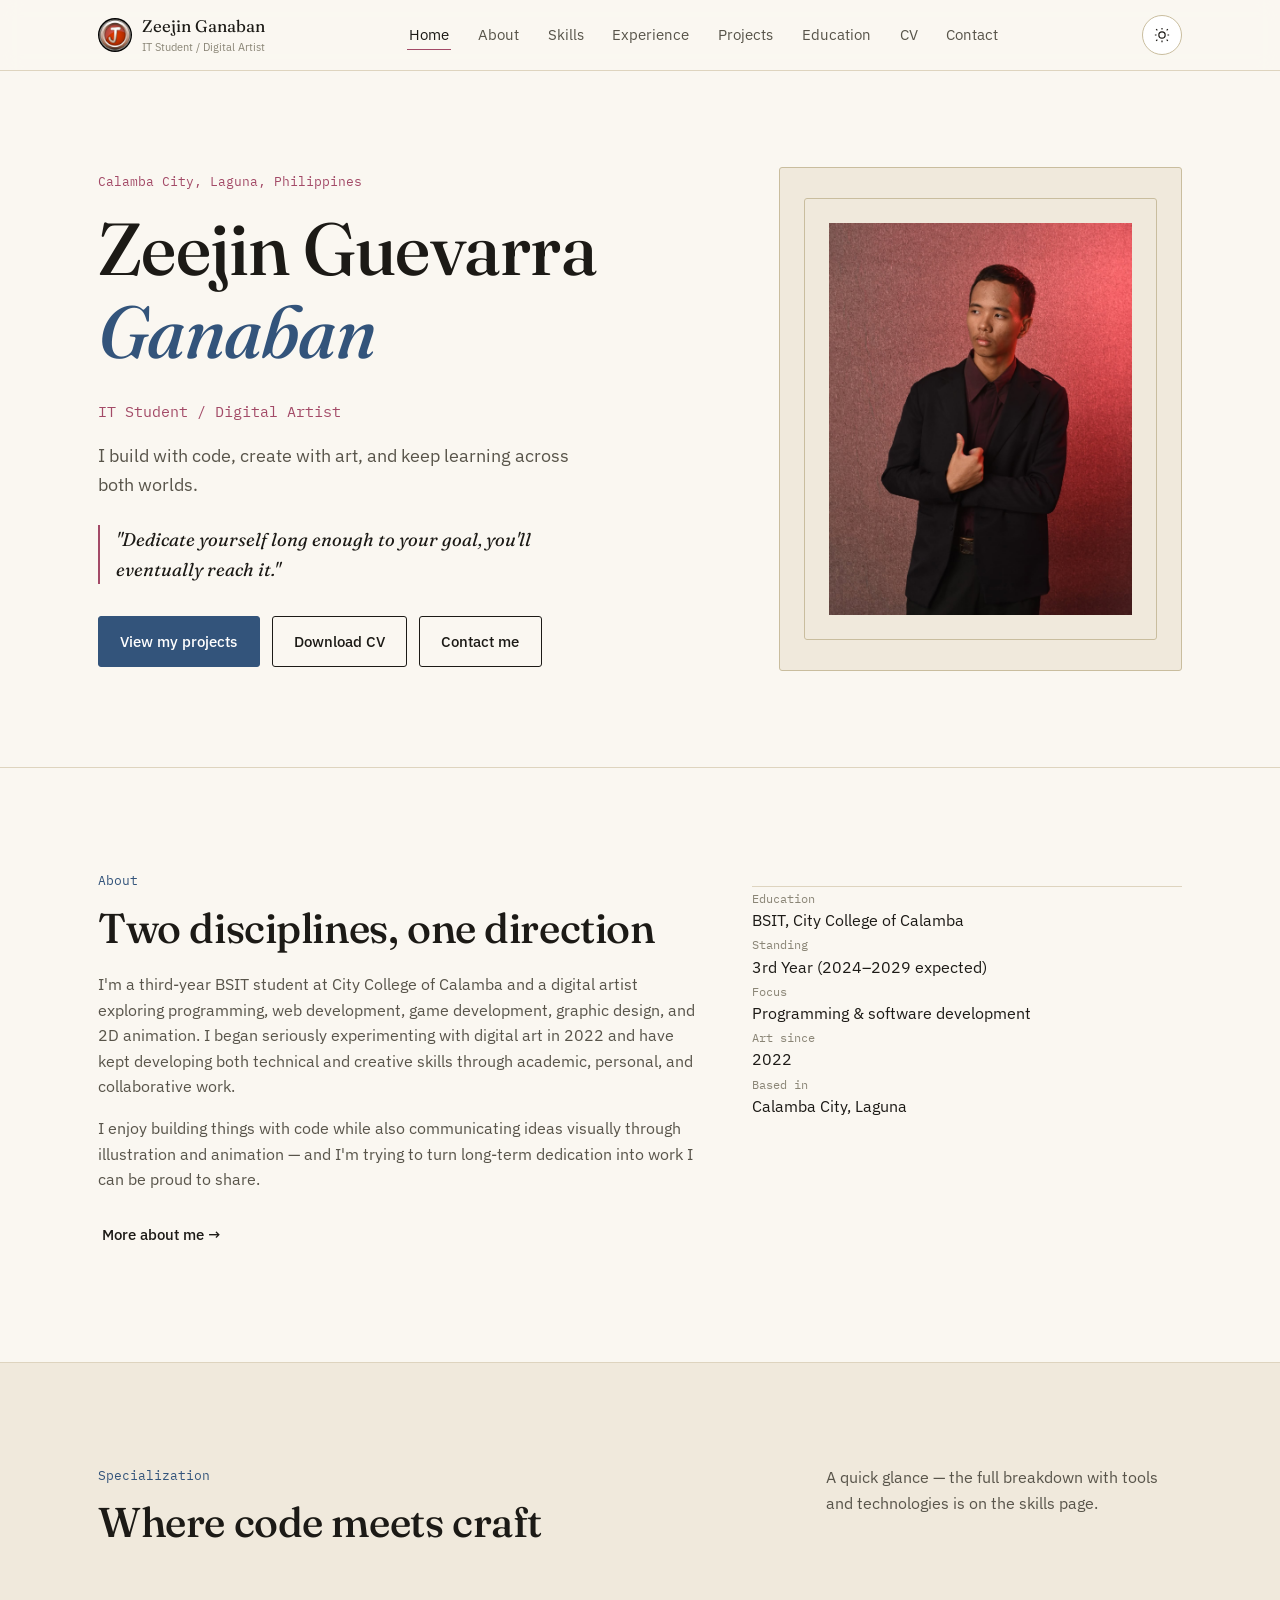
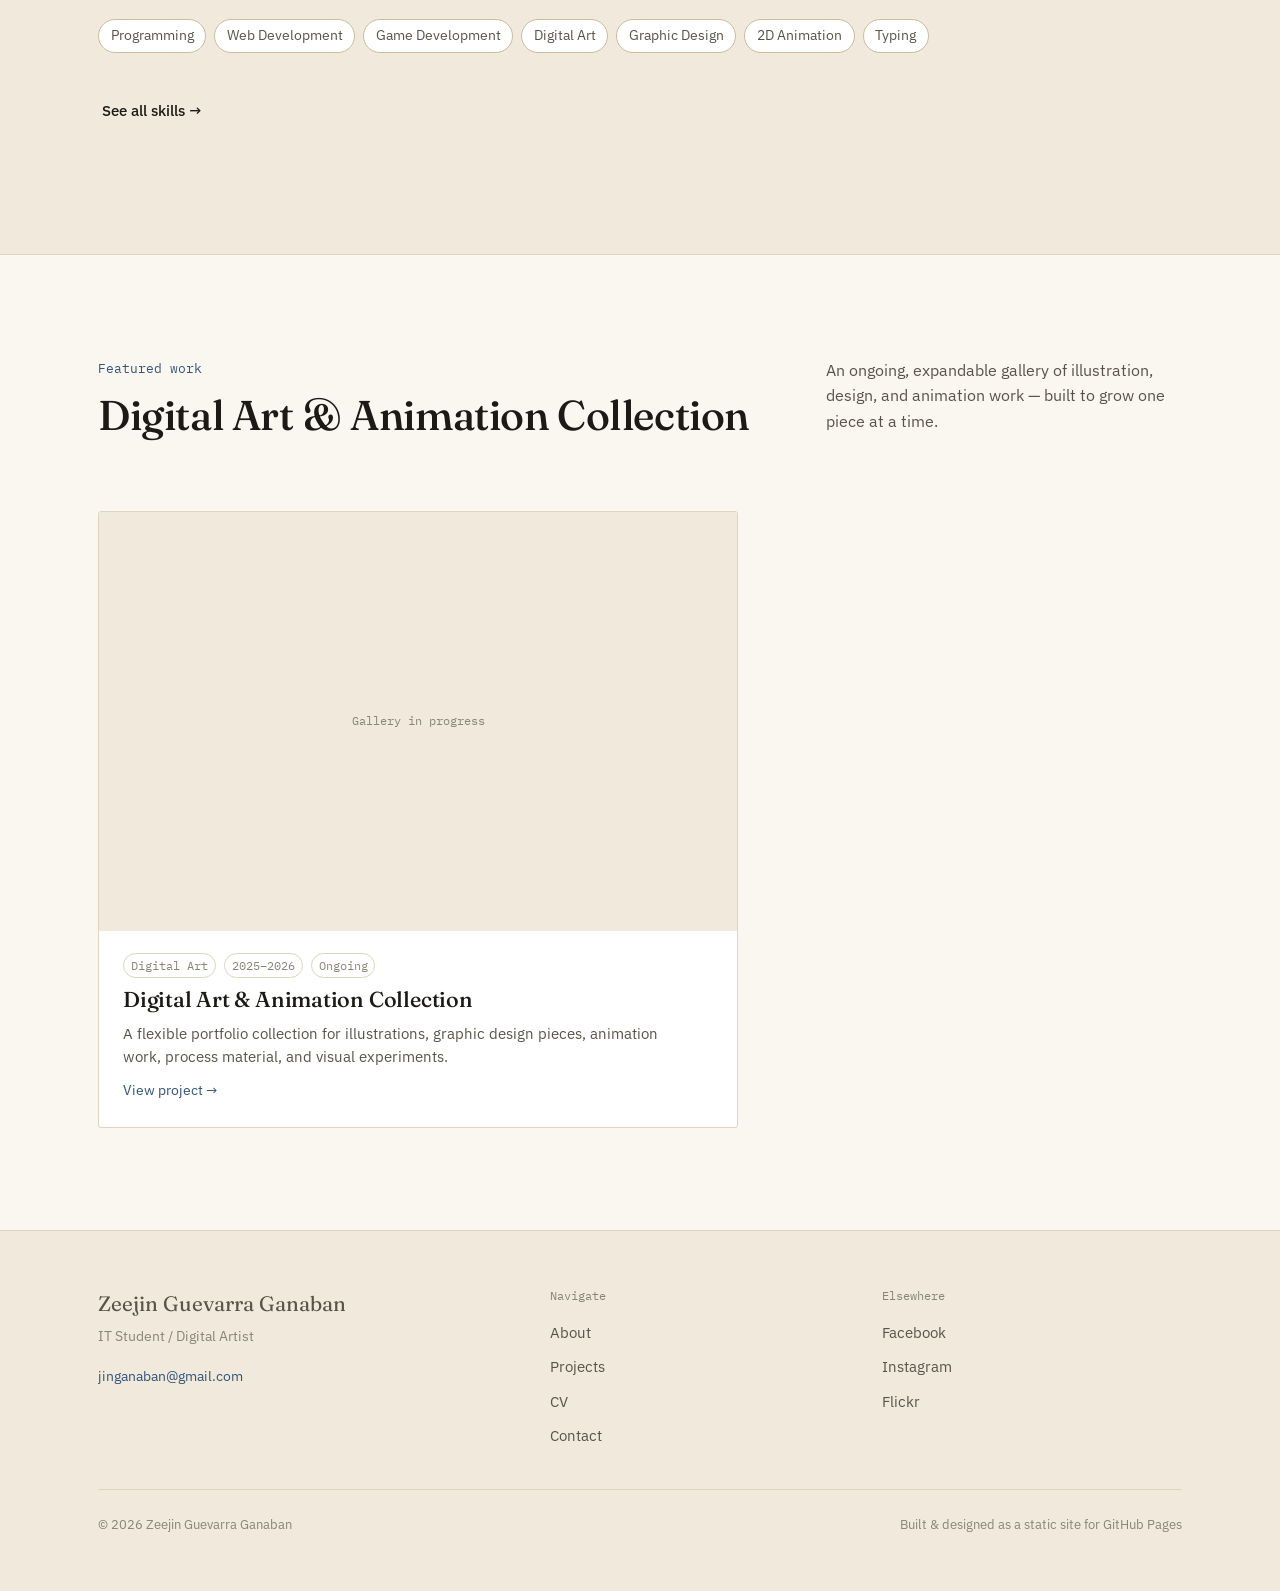
==== index.html @ 4cda6556 "Add files via upload" ====
<!DOCTYPE html>
<html lang="en">
<head>
<meta charset="UTF-8">
<meta name="viewport" content="width=device-width, initial-scale=1, viewport-fit=cover">
<title>Zeejin Ganaban | IT Student / Digital Artist</title>
<meta name="description" content="Portfolio of Zeejin Guevarra Ganaban — a BSIT student in Calamba City, Laguna building software and creating digital art and animation.">
<link rel="canonical" href="https://REPLACE-WITH-USERNAME.github.io/REPLACE-WITH-REPO/">
<meta property="og:type" content="website">
<meta property="og:title" content="Zeejin Ganaban | IT Student / Digital Artist">
<meta property="og:description" content="Portfolio of Zeejin Guevarra Ganaban — programming, web development, and digital art & animation.">
<meta property="og:image" content="assets/images/J.jpg">
<meta property="og:url" content="https://REPLACE-WITH-USERNAME.github.io/REPLACE-WITH-REPO/">
<meta name="twitter:card" content="summary">
<link rel="icon" href="assets/images/J.jpg">
<link rel="stylesheet" href="assets/css/style.css">
</head>
<body>
<a class="skip-link" href="#main">Skip to content</a>

<header class="site-header">
  <div class="wrap header-row">
    <a class="brand" href="index.html">
      <span class="brand-mark"><img src="assets/images/J.jpg" alt="" width="34" height="34"></span>
      <span>
        <span class="brand-name">Zeejin Ganaban</span>
        <span class="brand-role">IT Student / Digital Artist</span>
      </span>
    </a>
    <nav aria-label="Primary">
      <ul class="nav-list">
        <li><a href="index.html" aria-current="page">Home</a></li>
        <li><a href="about/index.html">About</a></li>
        <li><a href="skills/index.html">Skills</a></li>
        <li><a href="experience/index.html">Experience</a></li>
        <li><a href="projects/index.html">Projects</a></li>
        <li><a href="education/index.html">Education</a></li>
        <li><a href="cv/index.html">CV</a></li>
        <li><a href="contact/index.html">Contact</a></li>
      </ul>
    </nav>
    <div class="header-tools">
      <button class="theme-toggle" data-theme-toggle type="button" aria-pressed="false" aria-label="Toggle dark mode">
        <svg class="icon-sun" viewBox="0 0 24 24" fill="none" stroke="currentColor" stroke-width="1.6"><circle cx="12" cy="12" r="4.2"/><path d="M12 2.5v2.2M12 19.3v2.2M4.2 4.2l1.6 1.6M18.2 18.2l1.6 1.6M2.5 12h2.2M19.3 12h2.2M4.2 19.8l1.6-1.6M18.2 5.8l1.6-1.6"/></svg>
        <svg class="icon-moon" viewBox="0 0 24 24" fill="none" stroke="currentColor" stroke-width="1.6"><path d="M20 14.2A8.2 8.2 0 1 1 9.8 4a6.6 6.6 0 0 0 10.2 10.2Z"/></svg>
      </button>
      <button class="nav-toggle" data-nav-toggle type="button" aria-expanded="false" aria-controls="mobile-nav" aria-label="Toggle menu"><span class="visually-hidden">Menu</span></button>
    </div>
  </div>
  <nav class="mobile-nav" id="mobile-nav" data-mobile-nav aria-label="Mobile">
    <ul>
      <li><a href="index.html" aria-current="page">Home</a></li>
      <li><a href="about/index.html">About</a></li>
      <li><a href="skills/index.html">Skills</a></li>
      <li><a href="experience/index.html">Experience</a></li>
      <li><a href="projects/index.html">Projects</a></li>
      <li><a href="education/index.html">Education</a></li>
      <li><a href="cv/index.html">CV</a></li>
      <li><a href="contact/index.html">Contact</a></li>
    </ul>
  </nav>
</header>

<main id="main">

  <section class="wrap hero">
    <div>
      <p class="hero-eyebrow">Calamba City, Laguna, Philippines</p>
      <h1 class="hero-title">Zeejin Guevarra <em>Ganaban</em></h1>
      <p class="hero-role">IT Student / Digital Artist</p>
      <p class="hero-lede">I build with code, create with art, and keep learning across both worlds.</p>
      <p class="hero-tagline">"Dedicate yourself long enough to your goal, you'll eventually reach it."</p>
      <div class="btn-row">
        <a class="btn btn-primary" href="projects/index.html">View my projects</a>
        <a class="btn" href="assets/cv/Zeejin_Ganaban_CV.pdf" target="_blank" rel="noopener">Download CV</a>
        <a class="btn" href="contact/index.html">Contact me</a>
      </div>
    </div>
    <div class="hero-photo">
      <div class="hero-photo">
     <img src="assets/images/profile.jpg" alt="Zeejin Guevarra Ganaban" style="width:100%;height:100%;object-fit:cover;">
   </div>
    </div>
  </section>

  <section class="section" data-reveal>
    <div class="wrap about-grid">
      <div>
        <p class="section-kicker">About</p>
        <h2 class="section-title">Two disciplines, one direction</h2>
        <p class="text-max">I'm a third-year BSIT student at City College of Calamba and a digital artist exploring programming, web development, game development, graphic design, and 2D animation. I began seriously experimenting with digital art in 2022 and have kept developing both technical and creative skills through academic, personal, and collaborative work.</p>
        <p class="text-max">I enjoy building things with code while also communicating ideas visually through illustration and animation — and I'm trying to turn long-term dedication into work I can be proud to share.</p>
        <a class="btn btn-quiet" href="about/index.html">More about me →</a>
      </div>
      <dl class="fact-list">
        <div><dt>Education</dt><dd>BSIT, City College of Calamba</dd></div>
        <div><dt>Standing</dt><dd>3rd Year (2024–2029 expected)</dd></div>
        <div><dt>Focus</dt><dd>Programming &amp; software development</dd></div>
        <div><dt>Art since</dt><dd>2022</dd></div>
        <div><dt>Based in</dt><dd>Calamba City, Laguna</dd></div>
      </dl>
    </div>
  </section>

  <section class="section section--alt" data-reveal>
    <div class="wrap">
      <div class="section-head">
        <div>
          <p class="section-kicker">Specialization</p>
          <h2 class="section-title">Where code meets craft</h2>
        </div>
        <p class="section-desc">A quick glance — the full breakdown with tools and technologies is on the skills page.</p>
      </div>
      <ul class="tag-list">
        <li class="tag">Programming</li>
        <li class="tag">Web Development</li>
        <li class="tag">Game Development</li>
        <li class="tag">Digital Art</li>
        <li class="tag">Graphic Design</li>
        <li class="tag">2D Animation</li>
        <li class="tag">Typing</li>
      </ul>
      <p style="margin-top:2rem;"><a class="btn btn-quiet" href="skills/index.html">See all skills →</a></p>
    </div>
  </section>

  <section class="section" data-reveal>
    <div class="wrap">
      <div class="section-head">
        <div>
          <p class="section-kicker">Featured work</p>
          <h2 class="section-title">Digital Art &amp; Animation Collection</h2>
        </div>
        <p class="section-desc">An ongoing, expandable gallery of illustration, design, and animation work — built to grow one piece at a time.</p>
      </div>
      <a class="project-card" href="projects/project.html?slug=digital-art-animation-collection" style="max-width:640px;">
        <div class="project-card-img is-placeholder">Gallery in progress</div>
        <div class="project-card-body">
          <div class="project-card-meta"><span>Digital Art</span><span>2025–2026</span><span>Ongoing</span></div>
          <h3>Digital Art &amp; Animation Collection</h3>
          <p>A flexible portfolio collection for illustrations, graphic design pieces, animation work, process material, and visual experiments.</p>
          <span class="project-card-cta">View project →</span>
        </div>
      </a>
    </div>
  </section>

</main>

<footer class="site-footer">
  <div class="wrap">
    <div class="footer-grid">
      <div>
        <p class="footer-brand">Zeejin Guevarra Ganaban</p>
        <p class="footer-role">IT Student / Digital Artist</p>
        <p style="font-size:.9rem;"><a href="mailto:jinganaban@gmail.com" style="color:var(--blue);text-decoration:none;">jinganaban@gmail.com</a></p>
      </div>
      <div>
        <p class="footer-heading">Navigate</p>
        <ul class="footer-links">
          <li><a href="about/index.html">About</a></li>
          <li><a href="projects/index.html">Projects</a></li>
          <li><a href="cv/index.html">CV</a></li>
          <li><a href="contact/index.html">Contact</a></li>
        </ul>
      </div>
      <div>
        <p class="footer-heading">Elsewhere</p>
        <ul class="footer-links">
          <li><a href="https://www.facebook.com/ZeejinGanaban/" target="_blank" rel="noopener">Facebook</a></li>
          <li><a href="https://www.instagram.com/_demobnector_/" target="_blank" rel="noopener">Instagram</a></li>
          <li><a href="https://www.flickr.com/photos/demobnector/" target="_blank" rel="noopener">Flickr</a></li>
        </ul>
      </div>
    </div>
    <div class="footer-bottom">
      <span>© <span data-year>2026</span> Zeejin Guevarra Ganaban</span>
      <span>Built &amp; designed as a static site for GitHub Pages</span>
    </div>
  </div>
</footer>

<script src="assets/js/app.js"></script>
</body>
</html>
---- assets/css/style.css ----
/* ==========================================================================
   Zeejin Ganaban — Portfolio
   Design system: warm editorial studio, code + art duality
   Display: Fraunces (artistic, expressive optical sizing)
   Body/UI:  IBM Plex Sans (technical, humanist)
   ========================================================================== */

@import url('https://fonts.googleapis.com/css2?family=Fraunces:opsz,wght,ital@9..144,300..700,0..1&family=IBM+Plex+Sans:wght@400;500;600&family=IBM+Plex+Mono:wght@400;500&display=swap');

:root {
  --bg: #FAF7F1;
  --bg-alt: #F0E9DC;
  --surface: #FFFFFF;
  --ink: #1C1A16;
  --ink-soft: #58544A;
  --ink-faint: #8A8576;
  --line: #DED4BF;
  --line-strong: #C9BD9E;
  --blue: #33547B;
  --blue-soft: #E4EBF1;
  --pink: #A34A67;
  --pink-soft: #F3E4E9;
  --focus: #33547B;

  --font-display: 'Fraunces', 'Iowan Old Style', Georgia, serif;
  --font-body: 'IBM Plex Sans', -apple-system, BlinkMacSystemFont, sans-serif;
  --font-mono: 'IBM Plex Mono', 'SFMono-Regular', Menlo, monospace;

  --content-width: 1180px;
  --radius: 3px;

  color-scheme: light;
}

:root[data-theme="dark"] {
  --bg: #16150F;
  --bg-alt: #1D1C15;
  --surface: #201F19;
  --ink: #F2EEE2;
  --ink-soft: #C1BBA9;
  --ink-faint: #8A8576;
  --line: #38352A;
  --line-strong: #4A4737;
  --blue: #8DAFD4;
  --blue-soft: #24303E;
  --pink: #D993AA;
  --pink-soft: #362027;
  --focus: #8DAFD4;
  color-scheme: dark;
}

@media (prefers-color-scheme: dark) {
  :root:not([data-theme="light"]) {
    --bg: #16150F;
    --bg-alt: #1D1C15;
    --surface: #201F19;
    --ink: #F2EEE2;
    --ink-soft: #C1BBA9;
    --ink-faint: #8A8576;
    --line: #38352A;
    --line-strong: #4A4737;
    --blue: #8DAFD4;
    --blue-soft: #24303E;
    --pink: #D993AA;
    --pink-soft: #362027;
    --focus: #8DAFD4;
    color-scheme: dark;
  }
}

/* ---------- Reset ---------- */
*, *::before, *::after { box-sizing: border-box; }
html {
  scroll-behavior: smooth;
  -webkit-text-size-adjust: 100%;
}
@media (prefers-reduced-motion: reduce) {
  html { scroll-behavior: auto; }
  *, *::before, *::after {
    animation-duration: 0.01ms !important;
    animation-iteration-count: 1 !important;
    transition-duration: 0.01ms !important;
    scroll-behavior: auto !important;
  }
}
body {
  margin: 0;
  background: var(--bg);
  color: var(--ink);
  font-family: var(--font-body);
  font-size: 16px;
  line-height: 1.6;
  -webkit-font-smoothing: antialiased;
  transition: background-color .25s ease, color .25s ease;
}
img { max-width: 100%; display: block; }
a { color: inherit; }
h1, h2, h3, h4 {
  font-family: var(--font-display);
  font-weight: 500;
  line-height: 1.12;
  margin: 0 0 .5em;
  letter-spacing: -0.01em;
}
p { margin: 0 0 1em; max-width: 62ch; color: var(--ink-soft); }
ul { margin: 0; padding: 0; }
button { font-family: inherit; }

:focus-visible {
  outline: 2px solid var(--focus);
  outline-offset: 3px;
  border-radius: 2px;
}

.visually-hidden {
  position: absolute; width: 1px; height: 1px;
  overflow: hidden; clip: rect(0 0 0 0); white-space: nowrap;
}

.skip-link {
  position: absolute; left: -9999px; top: 0;
  background: var(--ink); color: var(--bg);
  padding: .8em 1.2em; z-index: 200; font-size: .9rem;
}
.skip-link:focus { left: 1rem; top: 1rem; }

/* ---------- Layout helpers ---------- */
.wrap {
  max-width: var(--content-width);
  margin-inline: auto;
  padding-inline: clamp(1.25rem, 4vw, 3rem);
}
.section {
  padding-block: clamp(3.5rem, 8vw, 6.5rem);
  border-top: 1px solid var(--line);
}
.section--tight { padding-block: clamp(2.5rem, 5vw, 4rem); }
.section--alt { background: var(--bg-alt); }
.section-head {
  display: grid;
  grid-template-columns: minmax(0,1fr);
  gap: 1rem;
  margin-bottom: clamp(2rem, 5vw, 3.25rem);
  align-items: end;
}
@media (min-width: 780px) {
  .section-head { grid-template-columns: 2fr 1fr; }
}
.section-num {
  font-family: var(--font-mono);
  font-size: .78rem;
  color: var(--ink-faint);
  letter-spacing: .04em;
}
.section-title { font-size: clamp(1.8rem, 3.4vw, 2.6rem); }
.section-kicker {
  font-family: var(--font-mono);
  font-size: .82rem;
  color: var(--blue);
}
.section-desc { align-self: start; margin: 0; color: var(--ink-soft); }

/* ---------- Buttons ---------- */
.btn {
  display: inline-flex;
  align-items: center;
  gap: .5em;
  padding: .8em 1.4em;
  border: 1px solid var(--ink);
  border-radius: var(--radius);
  font-size: .95rem;
  font-weight: 500;
  text-decoration: none;
  background: transparent;
  color: var(--ink);
  cursor: pointer;
  transition: background-color .18s ease, color .18s ease, border-color .18s ease, transform .18s ease;
}
.btn:hover { background: var(--ink); color: var(--bg); }
.btn:active { transform: translateY(1px); }
.btn-primary { background: var(--blue); border-color: var(--blue); color: #fff; }
.btn-primary:hover { background: var(--ink); border-color: var(--ink); color: #fff; }
.btn-quiet { border-color: transparent; padding-inline: .2em; }
.btn-quiet:hover { background: transparent; color: var(--blue); }
.btn-row { display: flex; flex-wrap: wrap; gap: .75rem; }

/* ---------- Header / Nav ---------- */
.site-header {
  position: sticky; top: 0; z-index: 100;
  background: color-mix(in srgb, var(--bg) 88%, transparent);
  backdrop-filter: blur(10px);
  border-bottom: 1px solid var(--line);
  padding-top: env(safe-area-inset-top, 0px);
}
.header-row {
  display: flex; align-items: center; justify-content: space-between;
  padding-block: .85rem;
}
.brand { display: flex; align-items: center; gap: .65rem; text-decoration: none; color: var(--ink); }
.brand-mark {
  width: 34px; height: 34px; border-radius: 50%;
  overflow: hidden; flex-shrink: 0;
}
.brand-mark img { width: 100%; height: 100%; object-fit: cover; }
.brand-name { font-family: var(--font-display); font-size: 1.05rem; line-height: 1.1; }
.brand-role { display: block; font-family: var(--font-body); font-size: .68rem; color: var(--ink-faint); }

.nav-list {
  display: none;
  list-style: none;
  gap: clamp(1rem, 2vw, 1.9rem);
  align-items: center;
}
.nav-list a {
  text-decoration: none;
  font-size: .92rem;
  color: var(--ink-soft);
  padding: .3rem .1rem;
  border-bottom: 1px solid transparent;
  transition: color .15s ease, border-color .15s ease;
}
.nav-list a:hover, .nav-list a[aria-current="page"] {
  color: var(--ink);
  border-color: var(--pink);
}
@media (min-width: 900px) { .nav-list { display: flex; } }

.header-tools { display: flex; align-items: center; gap: .6rem; }

.theme-toggle {
  width: 40px; height: 40px;
  border: 1px solid var(--line-strong);
  border-radius: 50%;
  background: var(--surface);
  color: var(--ink);
  display: inline-flex; align-items: center; justify-content: center;
  cursor: pointer;
}
.theme-toggle svg { width: 18px; height: 18px; }
.theme-toggle .icon-moon { display: none; }
:root[data-theme="dark"] .theme-toggle .icon-sun { display: none; }
:root[data-theme="dark"] .theme-toggle .icon-moon { display: block; }

.nav-toggle {
  width: 40px; height: 40px;
  border: 1px solid var(--line-strong);
  border-radius: var(--radius);
  background: var(--surface);
  display: inline-flex; align-items: center; justify-content: center;
  cursor: pointer;
}
.nav-toggle span, .nav-toggle::before, .nav-toggle::after {
  content: ""; display: block; width: 18px; height: 1.5px; background: var(--ink);
  position: relative;
}
.nav-toggle::before { margin-bottom: 5px; }
.nav-toggle::after { margin-top: 5px; }
@media (min-width: 900px) { .nav-toggle { display: none; } }

.mobile-nav {
  display: none;
  border-top: 1px solid var(--line);
  background: var(--bg);
}
.mobile-nav.is-open { display: block; }
.mobile-nav ul { list-style: none; padding: .5rem clamp(1.25rem,4vw,3rem) 1.25rem; }
.mobile-nav a {
  display: block; padding: .7rem 0; text-decoration: none;
  color: var(--ink-soft); border-bottom: 1px solid var(--line);
  font-size: 1rem;
}
.mobile-nav a[aria-current="page"] { color: var(--blue); }
@media (min-width: 900px) { .mobile-nav { display: none !important; } }

/* ---------- Hero ---------- */
.hero {
  padding-block: clamp(3rem, 9vw, 6rem) clamp(3.5rem, 8vw, 6rem);
  display: grid;
  gap: clamp(2rem, 6vw, 3.5rem);
}
@media (min-width: 920px) {
  .hero { grid-template-columns: 1.55fr 1fr; align-items: center; }
}
.hero-eyebrow {
  font-family: var(--font-mono);
  font-size: .82rem;
  color: var(--pink);
  margin-bottom: 1rem;
}
.hero-title {
  font-size: clamp(2.6rem, 6.4vw, 4.6rem);
  margin-bottom: .35em;
}
.hero-title em {
  font-style: italic;
  color: var(--blue);
}
.hero-role {
  font-family: var(--font-mono);
  font-size: .95rem;
  color: var(--pink);
  margin: 0 0 1.1rem;
}
.hero-lede { font-size: 1.15rem; color: var(--ink-soft); max-width: 46ch; }
.hero-tagline {
  font-family: var(--font-display);
  font-style: italic;
  font-size: 1.15rem;
  color: var(--ink);
  border-left: 2px solid var(--pink);
  padding-left: 1rem;
  margin: 1.6rem 0 2rem;
  max-width: 42ch;
}
.hero-photo {
  position: relative;
  aspect-ratio: 4/5;
  background: var(--bg-alt);
  border: 1px solid var(--line-strong);
  border-radius: var(--radius);
  display: flex; align-items: center; justify-content: center;
  text-align: center; padding: 1.5rem;
  overflow: hidden;
}
.hero-photo-label {
  font-family: var(--font-mono);
  font-size: .78rem;
  color: var(--ink-faint);
}
.hero-photo-mark { width: 56px; height: 56px; margin-bottom: 1rem; opacity: .6; }

/* ---------- Cards / Skills ---------- */
.skill-groups {
  display: grid;
  gap: clamp(1.5rem, 3vw, 2.5rem);
  grid-template-columns: 1fr;
}
@media (min-width: 700px) { .skill-groups { grid-template-columns: 1fr 1fr; } }
.skill-group {
  border-top: 1px solid var(--line-strong);
  padding-top: 1.1rem;
}
.skill-group h3 {
  font-size: 1.2rem;
  display: flex; align-items: baseline; justify-content: space-between; gap: 1rem;
}
.skill-group h3 small {
  font-family: var(--font-mono);
  font-size: .72rem;
  color: var(--ink-faint);
  font-weight: 400;
}
.tag-list { list-style: none; display: flex; flex-wrap: wrap; gap: .5rem; margin-top: .9rem; }
.tag {
  font-size: .85rem;
  padding: .4em .85em;
  border: 1px solid var(--line-strong);
  border-radius: 100px;
  color: var(--ink-soft);
  background: var(--surface);
  transition: border-color .15s ease, color .15s ease;
}
.tag:hover { border-color: var(--blue); color: var(--ink); }

/* ---------- Timeline ---------- */
.timeline { list-style: none; position: relative; padding-left: clamp(1.2rem, 4vw, 2.2rem); border-left: 1px solid var(--line-strong); }
.timeline-item { position: relative; padding-bottom: 2.5rem; }
.timeline-item:last-child { padding-bottom: 0; }
.timeline-item::before {
  content: ""; position: absolute; left: calc(-1 * clamp(1.2rem, 4vw, 2.2rem) - 4.5px);
  top: .4rem; width: 8px; height: 8px; border-radius: 50%;
  background: var(--pink);
}
.timeline-date { font-family: var(--font-mono); font-size: .8rem; color: var(--blue); }
.timeline-role { font-size: 1.35rem; margin: .3em 0 .15em; }
.timeline-org { color: var(--ink-soft); font-size: .95rem; margin-bottom: .8rem; }
.timeline-list { list-style: none; }
.timeline-list li {
  position: relative; padding-left: 1.1rem; margin-bottom: .5rem; color: var(--ink-soft);
}
.timeline-list li::before { content: "—"; position: absolute; left: 0; color: var(--ink-faint); }

/* ---------- Project cards / grid ---------- */
.filter-bar {
  display: flex; flex-wrap: wrap; gap: .9rem 1.4rem;
  align-items: flex-end;
  margin-bottom: 2.5rem;
  padding-bottom: 1.5rem;
  border-bottom: 1px solid var(--line);
}
.filter-field { display: flex; flex-direction: column; gap: .4rem; }
.filter-field label {
  font-family: var(--font-mono); font-size: .72rem; color: var(--ink-faint);
}
.filter-field input, .filter-field select {
  font-family: var(--font-body); font-size: .92rem;
  padding: .55em .75em;
  border: 1px solid var(--line-strong);
  border-radius: var(--radius);
  background: var(--surface); color: var(--ink);
  min-width: 180px;
}
.filter-count { margin-left: auto; font-size: .85rem; color: var(--ink-faint); align-self: center; }

.project-grid {
  display: grid; gap: clamp(2rem, 4vw, 3rem);
  grid-template-columns: 1fr;
}
@media (min-width: 720px) { .project-grid { grid-template-columns: 1fr 1fr; } }

.project-card {
  display: flex; flex-direction: column;
  text-decoration: none; color: var(--ink);
  border: 1px solid var(--line);
  background: var(--surface);
  border-radius: var(--radius);
  overflow: hidden;
  transition: border-color .2s ease, box-shadow .2s ease;
}
.project-card:hover { border-color: var(--line-strong); }
.project-card:hover .project-card-img img { transform: scale(1.035); }
.project-card-img {
  aspect-ratio: 16/10.5; overflow: hidden; background: var(--bg-alt);
}
.project-card-img img { width: 100%; height: 100%; object-fit: cover; transition: transform .5s ease; }
.project-card-img.is-placeholder {
  display: flex; align-items: center; justify-content: center;
  font-family: var(--font-mono); font-size: .78rem; color: var(--ink-faint);
}
.project-card-body { padding: 1.4rem 1.5rem 1.6rem; display: flex; flex-direction: column; gap: .6rem; flex: 1; }
.project-card-meta {
  display: flex; flex-wrap: wrap; gap: .5rem;
  font-family: var(--font-mono); font-size: .72rem; color: var(--ink-faint);
}
.project-card-meta span { padding: .2em .6em; border: 1px solid var(--line); border-radius: 100px; }
.project-card h3 { font-size: 1.35rem; margin: 0; }
.project-card p { font-size: .93rem; margin: 0; }
.project-card-cta { margin-top: auto; font-size: .88rem; color: var(--blue); display: flex; align-items: center; gap: .4em; }

.no-results {
  border: 1px dashed var(--line-strong);
  border-radius: var(--radius);
  padding: 3rem 1.5rem;
  text-align: center;
  color: var(--ink-faint);
  font-family: var(--font-mono);
  font-size: .9rem;
}

/* ---------- Project detail ---------- */
.project-hero { display: grid; gap: 1.2rem; margin-bottom: 2.5rem; }
.project-hero-meta { display: flex; flex-wrap: wrap; gap: .5rem 1.2rem; font-family: var(--font-mono); font-size: .82rem; color: var(--ink-faint); }
.project-hero-meta strong { color: var(--ink); font-weight: 500; }
.status-pill {
  display: inline-block; padding: .25em .8em; border-radius: 100px;
  background: var(--pink-soft); color: var(--pink); font-family: var(--font-mono); font-size: .75rem;
}
.case-grid { display: grid; gap: 2.5rem; }
@media (min-width: 860px) { .case-grid { grid-template-columns: 2fr 1fr; align-items: start; } }
.case-block { margin-bottom: 2.2rem; }
.case-block h2 { font-size: 1.35rem; }
.case-aside {
  border: 1px solid var(--line);
  border-radius: var(--radius);
  padding: 1.5rem;
  background: var(--bg-alt);
  position: sticky; top: 6rem;
}
.case-aside dt { font-family: var(--font-mono); font-size: .72rem; color: var(--ink-faint); margin-top: 1rem; }
.case-aside dt:first-child { margin-top: 0; }
.case-aside dd { margin: .25rem 0 0; font-size: .92rem; }
.case-aside .tag-list { margin-top: .4rem; }

.gallery-grid {
  display: grid; gap: 1rem;
  grid-template-columns: repeat(auto-fill, minmax(220px, 1fr));
}
.gallery-item {
  border: 1px solid var(--line); border-radius: var(--radius);
  overflow: hidden; background: var(--bg-alt);
  cursor: pointer; padding: 0;
  aspect-ratio: 1/1;
  display: block; width: 100%;
}
.gallery-item img { width: 100%; height: 100%; object-fit: cover; transition: transform .35s ease; }
.gallery-item:hover img { transform: scale(1.05); }

/* ---------- Media toggle (All Images / All Videos) ---------- */
.media-head {
  display: flex; flex-wrap: wrap; align-items: center; justify-content: space-between;
  gap: 1rem; margin-bottom: 1.3rem;
}
.media-head h2 { margin: 0; }
.media-toggle {
  display: inline-flex;
  border: 1px solid var(--line-strong);
  border-radius: 100px;
  padding: .2rem;
  gap: .2rem;
}
.media-toggle-btn {
  font-family: var(--font-body);
  font-size: .85rem;
  padding: .45em 1em;
  border: none;
  border-radius: 100px;
  background: transparent;
  color: var(--ink-soft);
  cursor: pointer;
  transition: background-color .15s ease, color .15s ease;
}
.media-toggle-btn.is-active { background: var(--ink); color: var(--bg); }
.media-toggle[hidden] { display: none; }
.media-panel[hidden] { display: none; }

/* ---------- Playable embeds (e.g. itch.io games) ---------- */
.embed-item + .embed-item { margin-top: 2rem; }
.embed-frame {
  position: relative;
  width: 100%;
  aspect-ratio: var(--embed-aspect, 4/3);
  border: 1px solid var(--line);
  border-radius: var(--radius);
  overflow: hidden;
  background: var(--bg-alt);
}
.embed-frame iframe {
  position: absolute; inset: 0;
  width: 100%; height: 100%;
  border: 0;
}
.embed-link {
  display: inline-flex; align-items: center; gap: .5em;
  margin-top: .8rem; font-size: .88rem; color: var(--blue); text-decoration: none;
}
.embed-link:hover { text-decoration: underline; }

.lightbox {
  position: fixed; inset: 0; z-index: 300;
  background: rgba(10,9,7,.92);
  display: none; align-items: center; justify-content: center;
  padding: 2rem;
}
.lightbox.is-open { display: flex; }
.lightbox img { max-width: min(90vw, 1100px); max-height: 82vh; border-radius: 2px; }
.lightbox-caption { color: #EDE7D8; text-align: center; margin-top: 1rem; font-size: .9rem; }
.lightbox-close {
  position: absolute; top: 1.2rem; right: 1.2rem;
  width: 42px; height: 42px; border-radius: 50%;
  background: transparent; border: 1px solid rgba(255,255,255,.4); color: #fff;
  cursor: pointer; font-size: 1.1rem;
}
.lightbox-nav {
  position: absolute; top: 50%; transform: translateY(-50%);
  background: transparent; border: 1px solid rgba(255,255,255,.4); color: #fff;
  width: 44px; height: 44px; border-radius: 50%; cursor: pointer; font-size: 1.1rem;
}
.lightbox-prev { left: 1.2rem; }
.lightbox-next { right: 1.2rem; }

.video-block { margin-top: 2.5rem; }
.video-gallery-grid {
  display: grid; gap: 1rem;
  grid-template-columns: repeat(auto-fill, minmax(190px, 1fr));
}
.video-gallery-item {
  position: relative;
  aspect-ratio: 16/9;
  border: 1px solid var(--line);
  border-radius: var(--radius);
  overflow: hidden;
  background: var(--bg-alt);
  cursor: pointer;
  padding: 0;
  display: block;
  width: 100%;
  text-align: left;
}
.video-gallery-item img,
.video-gallery-item .video-gallery-thumb {
  width: 100%; height: 100%; object-fit: cover;
  transition: transform .35s ease;
  pointer-events: none;
}
.video-gallery-item:hover img,
.video-gallery-item:hover .video-gallery-thumb { transform: scale(1.05); }
.video-gallery-caption {
  position: absolute; left: 0; right: 0; bottom: 0;
  padding: .6rem .8rem .55rem;
  background: linear-gradient(to top, rgba(0,0,0,.68), transparent);
  color: #fff;
  font-size: .82rem;
}
.video-gallery-play {
  position: absolute; top: 50%; left: 50%;
  transform: translate(-50%, -50%);
  width: 46px; height: 46px; border-radius: 50%;
  background: rgba(255,255,255,.92);
  color: var(--ink);
  display: flex; align-items: center; justify-content: center;
  pointer-events: none;
}
.video-gallery-play svg { width: 16px; height: 16px; margin-left: 2px; }
.video-lightbox img { display: none; }
.video-lightbox video { max-width: min(90vw, 900px); max-height: 82vh; border-radius: 2px; background: #000; }

.project-empty-note {
  border: 1px dashed var(--line-strong);
  border-radius: var(--radius);
  padding: 1.2rem 1.5rem;
  font-size: .9rem; color: var(--ink-faint);
}

/* ---------- Forms ---------- */
.form-grid { display: grid; gap: 1.3rem; max-width: 640px; }
.form-row { display: grid; gap: .4rem; }
.form-row label { font-size: .88rem; color: var(--ink); font-weight: 500; }
.form-row .req { color: var(--pink); }
.form-row input, .form-row textarea {
  font-family: var(--font-body); font-size: 1rem;
  padding: .75em .9em;
  border: 1px solid var(--line-strong);
  border-radius: var(--radius);
  background: var(--surface); color: var(--ink);
  width: 100%;
}
.form-row textarea { resize: vertical; min-height: 140px; }
.form-hint { font-size: .8rem; color: var(--ink-faint); }
.form-error { font-size: .82rem; color: var(--pink); display: none; }
.form-row.has-error input, .form-row.has-error textarea { border-color: var(--pink); }
.form-row.has-error .form-error { display: block; }
.form-status { font-size: .9rem; padding: .9rem 1rem; border-radius: var(--radius); display: none; }
.form-status.is-visible { display: block; }
.form-status.is-success { background: var(--blue-soft); color: var(--blue); }
.form-status.is-error { background: var(--pink-soft); color: var(--pink); }
.hp-field { position: absolute; left: -9999px; opacity: 0; }

/* ---------- Contact / footer info blocks ---------- */
.info-grid { display: grid; gap: 2.5rem; grid-template-columns: 1fr; }
@media (min-width: 860px) { .info-grid { grid-template-columns: 1fr 1fr; } }
.info-list { list-style: none; }
.info-list li { display: flex; gap: .9rem; padding: .9rem 0; border-bottom: 1px solid var(--line); }
.info-list dt { font-family: var(--font-mono); font-size: .75rem; color: var(--ink-faint); width: 90px; flex-shrink: 0; padding-top: .15rem; }
.info-list dd { margin: 0; }
.info-list a { text-decoration: none; color: var(--blue); }
.info-list a:hover { text-decoration: underline; }

/* ---------- About ---------- */
.about-grid { display: grid; gap: clamp(2rem, 4vw, 3.5rem); }
@media (min-width: 900px) { .about-grid { grid-template-columns: 1.4fr 1fr; } }
.fact-list { list-style: none; border-top: 1px solid var(--line); }
.fact-list li { display: flex; gap: 1rem; padding: .85rem 0; border-bottom: 1px solid var(--line); }
.fact-list dt { font-family: var(--font-mono); font-size: .75rem; color: var(--ink-faint); width: 120px; flex-shrink: 0; padding-top: .1rem; }
.fact-list dd { margin: 0; color: var(--ink); }

/* ---------- CV page ---------- */
.cv-panel {
  border: 1px solid var(--line);
  border-radius: var(--radius);
  padding: clamp(1.5rem, 4vw, 2.5rem);
  background: var(--bg-alt);
  display: grid; gap: 1.5rem;
}
.cv-embed {
  width: 100%; height: 70vh; min-height: 420px;
  border: 1px solid var(--line-strong); border-radius: var(--radius); background: var(--surface);
}
.cv-embed-fallback { font-size: .9rem; color: var(--ink-faint); }

/* ---------- Footer ---------- */
.site-footer {
  border-top: 1px solid var(--line);
  padding-block: clamp(2.5rem, 5vw, 3.5rem);
  background: var(--bg-alt);
  padding-bottom: max(clamp(2.5rem, 5vw, 3.5rem), env(safe-area-inset-bottom, 0px));
}
.footer-grid {
  display: grid; gap: 2rem;
  grid-template-columns: 1fr;
}
@media (min-width: 780px) { .footer-grid { grid-template-columns: 1.4fr 1fr 1fr; } }
.footer-brand { font-family: var(--font-display); font-size: 1.3rem; margin-bottom: .3rem; }
.footer-role { color: var(--ink-faint); font-size: .88rem; margin-bottom: 1rem; }
.footer-heading { font-family: var(--font-mono); font-size: .72rem; color: var(--ink-faint); margin-bottom: .9rem; }
.footer-links { list-style: none; display: grid; gap: .55rem; }
.footer-links a { text-decoration: none; color: var(--ink-soft); font-size: .92rem; }
.footer-links a:hover { color: var(--blue); }
.footer-bottom {
  margin-top: 2.5rem; padding-top: 1.5rem; border-top: 1px solid var(--line);
  display: flex; flex-wrap: wrap; justify-content: space-between; gap: 1rem;
  font-size: .82rem; color: var(--ink-faint);
}

/* ---------- Reveal-on-scroll (single orchestrated pass) ---------- */
.reveal { opacity: 1; }
[data-reveal] {
  opacity: 0; transform: translateY(14px);
  transition: opacity .6s ease, transform .6s ease;
}
[data-reveal].is-visible { opacity: 1; transform: translateY(0); }
@media (prefers-reduced-motion: reduce) {
  [data-reveal] { opacity: 1; transform: none; }
}

/* ---------- Misc ---------- */
.eyebrow-mono { font-family: var(--font-mono); font-size: .78rem; color: var(--ink-faint); }
.text-max { max-width: 68ch; }
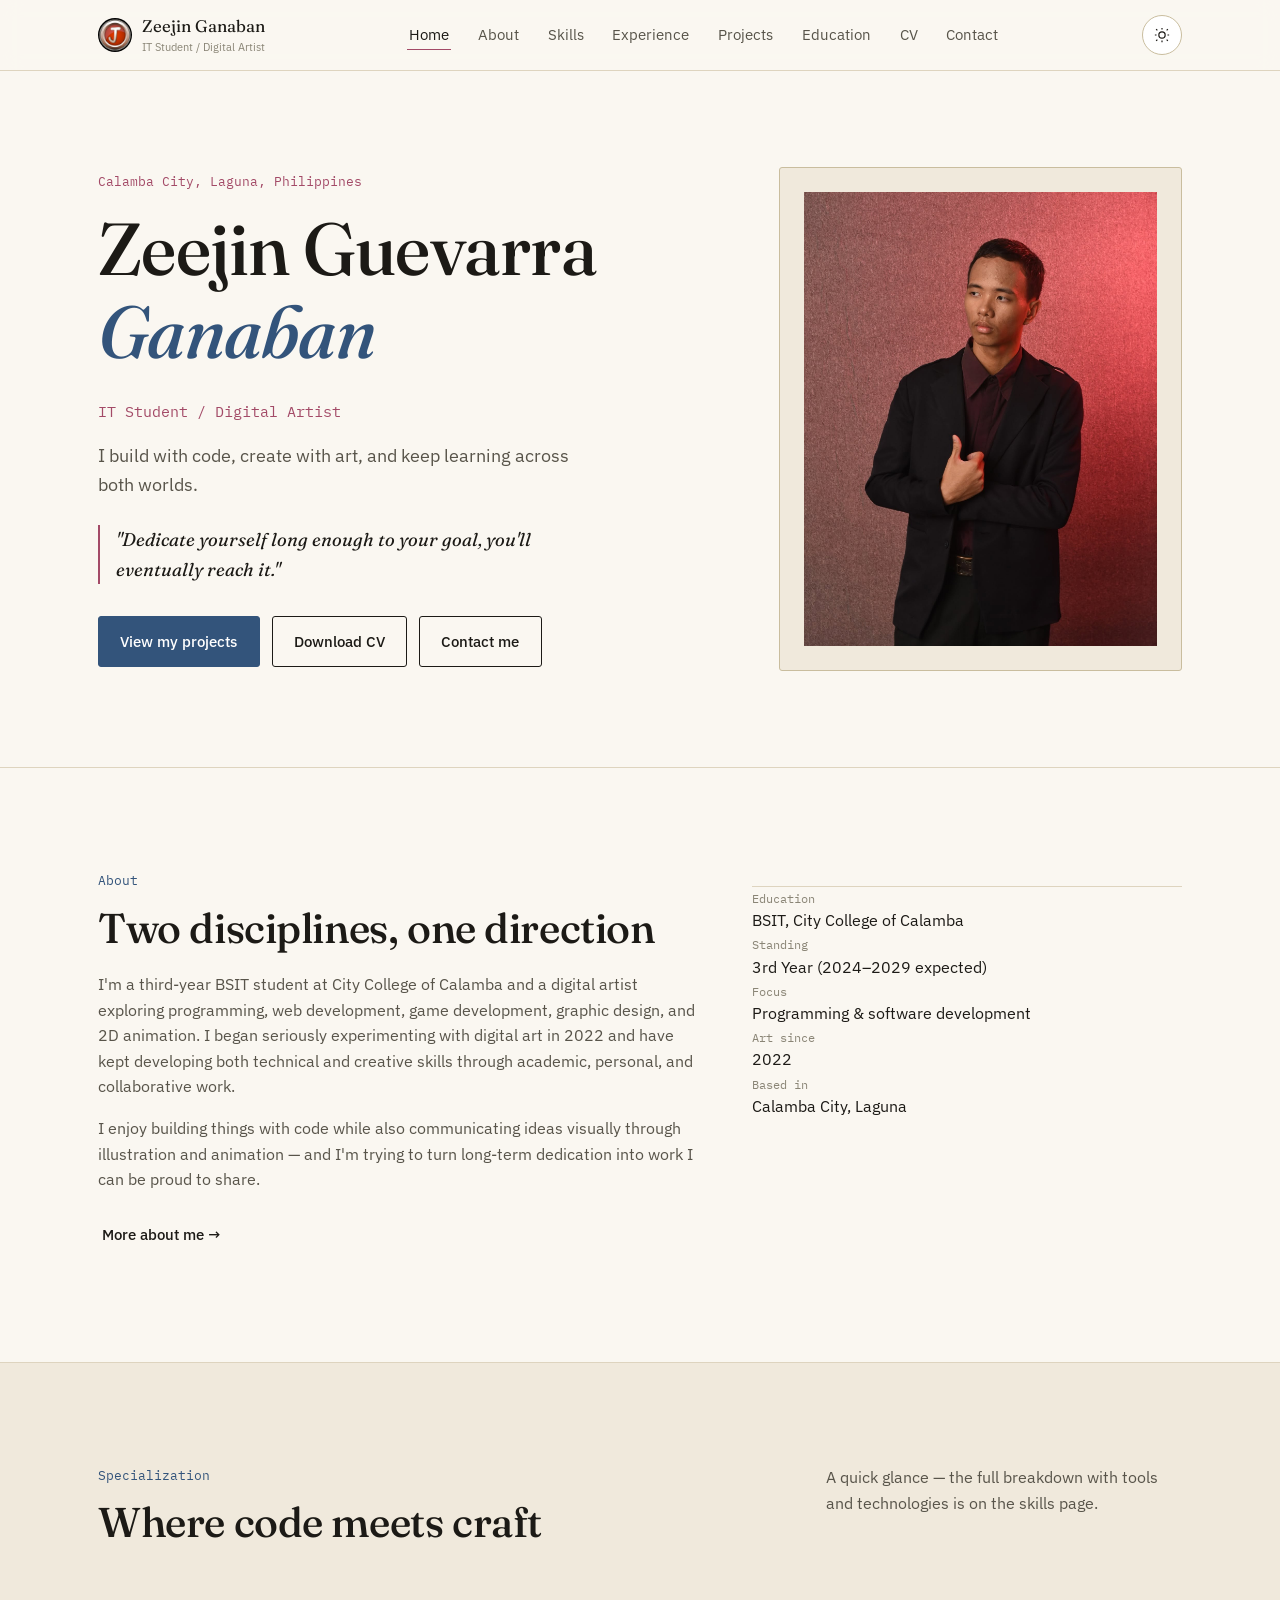
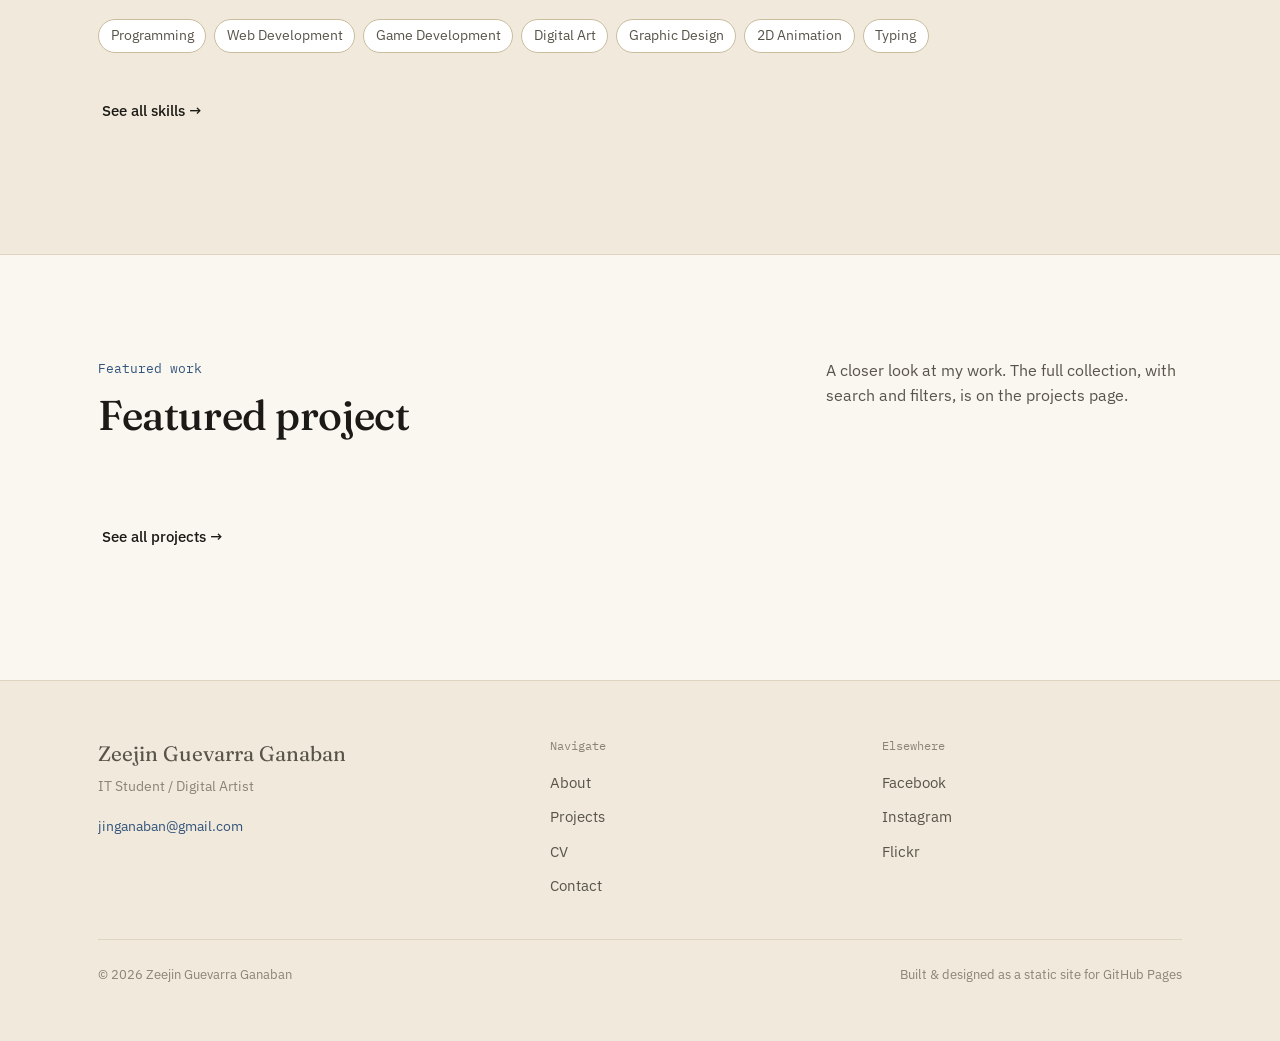
==== commit b39c06a6: "Add files via upload" ====
--- a/index.html
+++ b/index.html
@@ -76,11 +76,9 @@
         <a class="btn" href="contact/index.html">Contact me</a>
       </div>
     </div>
-    <div class="hero-photo">
-      <div class="hero-photo">
-     <img src="assets/images/profile.jpg" alt="Zeejin Guevarra Ganaban" style="width:100%;height:100%;object-fit:cover;">
-   </div>
-    </div>
+	<div class="hero-photo">
+		<img src="assets/images/profile.jpg" alt="Zeejin Guevarra Ganaban" style="width:100%;height:100%;object-fit:cover;">
+	</div>
   </section>
 
   <section class="section" data-reveal>
@@ -124,24 +122,17 @@
     </div>
   </section>
 
-  <section class="section" data-reveal>
+  <section class="section" data-reveal data-featured-section>
     <div class="wrap">
       <div class="section-head">
         <div>
           <p class="section-kicker">Featured work</p>
-          <h2 class="section-title">Digital Art &amp; Animation Collection</h2>
+          <h2 class="section-title">Featured project</h2>
         </div>
-        <p class="section-desc">An ongoing, expandable gallery of illustration, design, and animation work — built to grow one piece at a time.</p>
+        <p class="section-desc">A closer look at my work. The full collection, with search and filters, is on the projects page.</p>
       </div>
-      <a class="project-card" href="projects/project.html?slug=digital-art-animation-collection" style="max-width:640px;">
-        <div class="project-card-img is-placeholder">Gallery in progress</div>
-        <div class="project-card-body">
-          <div class="project-card-meta"><span>Digital Art</span><span>2025–2026</span><span>Ongoing</span></div>
-          <h3>Digital Art &amp; Animation Collection</h3>
-          <p>A flexible portfolio collection for illustrations, graphic design pieces, animation work, process material, and visual experiments.</p>
-          <span class="project-card-cta">View project →</span>
-        </div>
-      </a>
+      <div data-featured-project></div>
+      <p style="margin-top:2rem;"><a class="btn btn-quiet" href="projects/index.html">See all projects &rarr;</a></p>
     </div>
   </section>
 
@@ -181,5 +172,7 @@
 </footer>
 
 <script src="assets/js/app.js"></script>
+<script src="assets/js/projects.js"></script>
+<script src="assets/js/home.js"></script>
 </body>
 </html>
--- a/assets/css/style.css
+++ b/assets/css/style.css
@@ -542,16 +542,48 @@
   padding: 2rem;
 }
 .lightbox.is-open { display: flex; }
-.lightbox img { max-width: min(90vw, 1100px); max-height: 82vh; border-radius: 2px; }
+.lightbox img { max-width: min(90vw, 1100px); max-height: 82vh; border-radius: 2px; display: block; }
 .lightbox-caption { color: #EDE7D8; text-align: center; margin-top: 1rem; font-size: .9rem; }
+.lightbox-media { position: relative; display: inline-block; max-width: 100%; z-index: 1; }
+.lightbox-info {
+  position: absolute; top: .7rem; left: .7rem;
+  max-width: min(85%, 420px);
+  padding: .9rem 1.2rem;
+  background: rgba(10, 9, 7, .94);
+  border-radius: 6px;
+  pointer-events: none;
+  text-align: left;
+}
+.lightbox-info[hidden] { display: none; }
+.lightbox-info-title {
+  color: #F3EFE6; font-family: var(--font-display); font-size: 1.15rem;
+  margin: 0 0 .35rem; line-height: 1.25;
+}
+.lightbox-info-desc { color: #CFC9BA; font-size: .85rem; margin: 0; max-width: 36ch; }
+.lightbox-info-toggle {
+  position: absolute; top: .6rem; right: .6rem;
+  z-index: 2;
+  font-family: var(--font-body);
+  font-size: .72rem;
+  padding: .4em .9em;
+  border: 1px solid rgba(255,255,255,.4);
+  border-radius: 100px;
+  background: rgba(10,9,7,.62);
+  color: #F3EFE6;
+  cursor: pointer;
+  transition: background-color .15s ease;
+}
+.lightbox-info-toggle:hover { background: rgba(10,9,7,.85); }
 .lightbox-close {
   position: absolute; top: 1.2rem; right: 1.2rem;
+  z-index: 2;
   width: 42px; height: 42px; border-radius: 50%;
   background: transparent; border: 1px solid rgba(255,255,255,.4); color: #fff;
   cursor: pointer; font-size: 1.1rem;
 }
 .lightbox-nav {
   position: absolute; top: 50%; transform: translateY(-50%);
+  z-index: 2;
   background: transparent; border: 1px solid rgba(255,255,255,.4); color: #fff;
   width: 44px; height: 44px; border-radius: 50%; cursor: pointer; font-size: 1.1rem;
 }
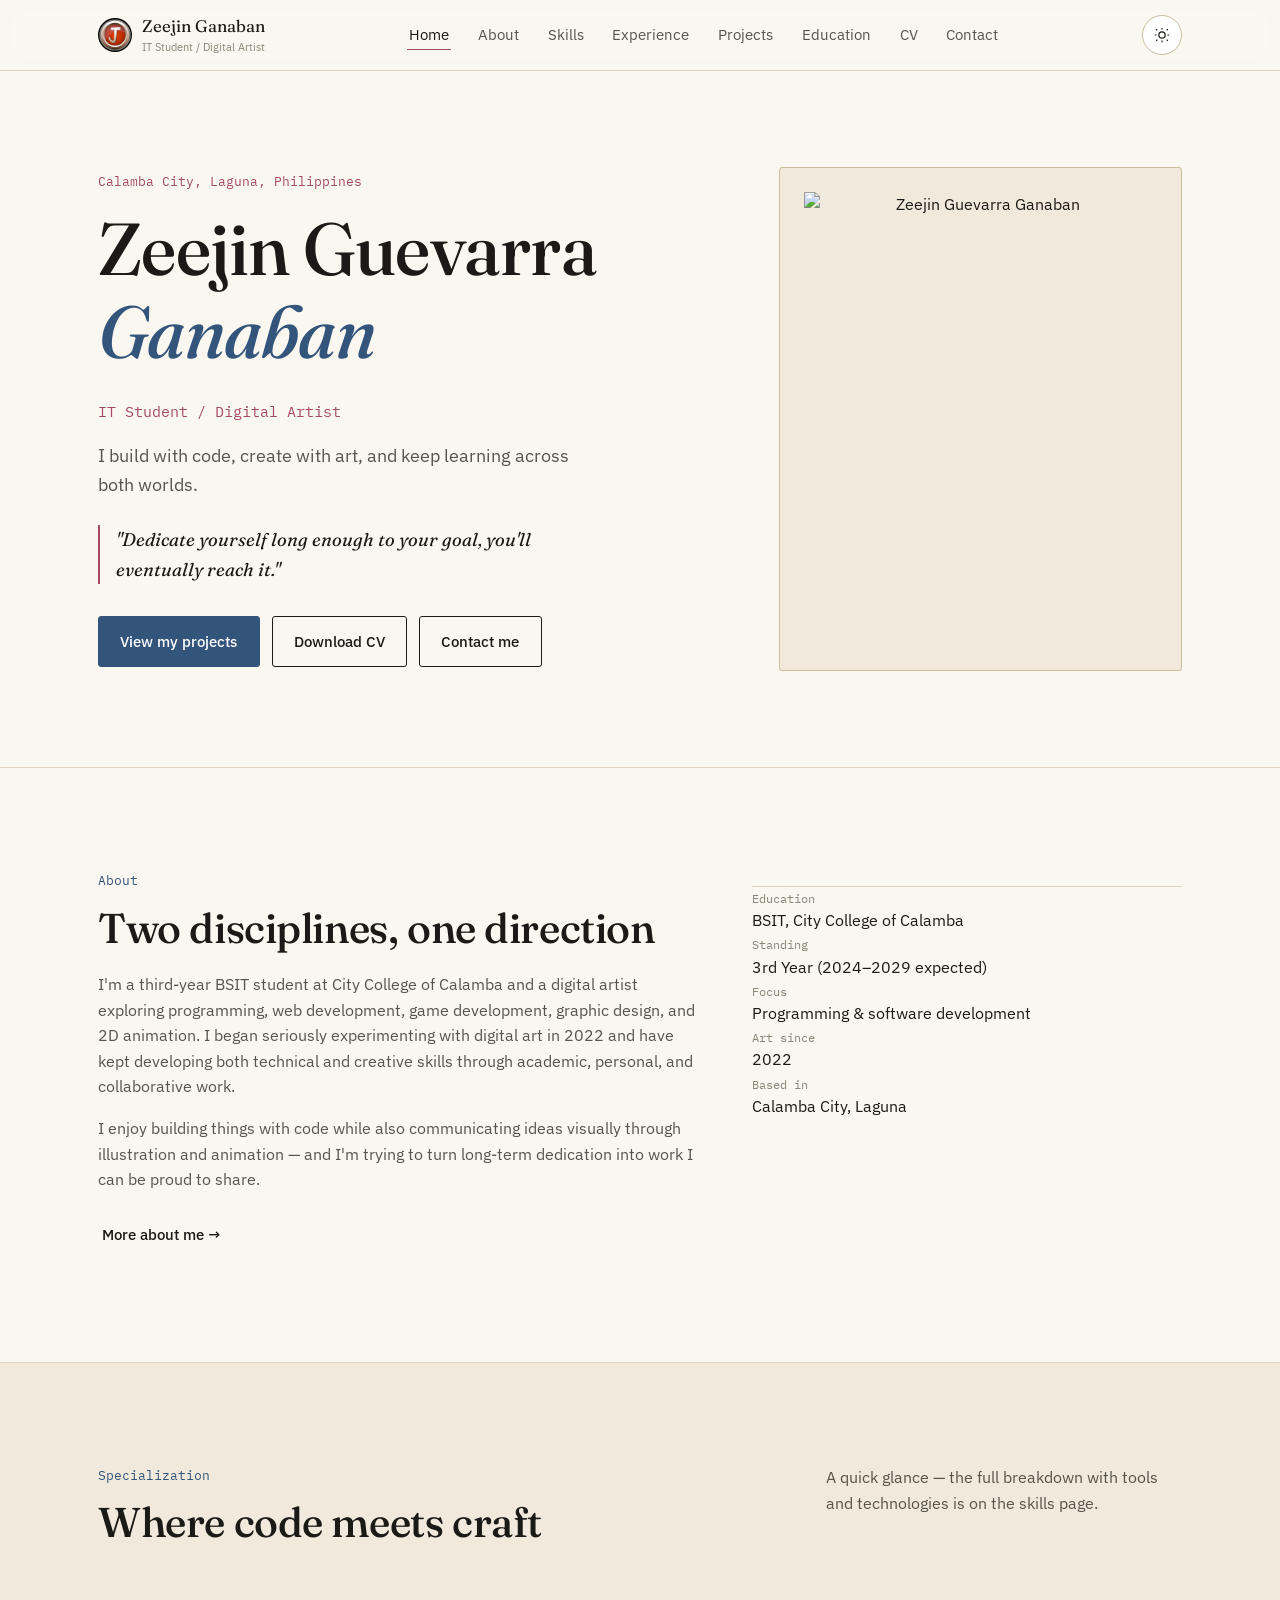
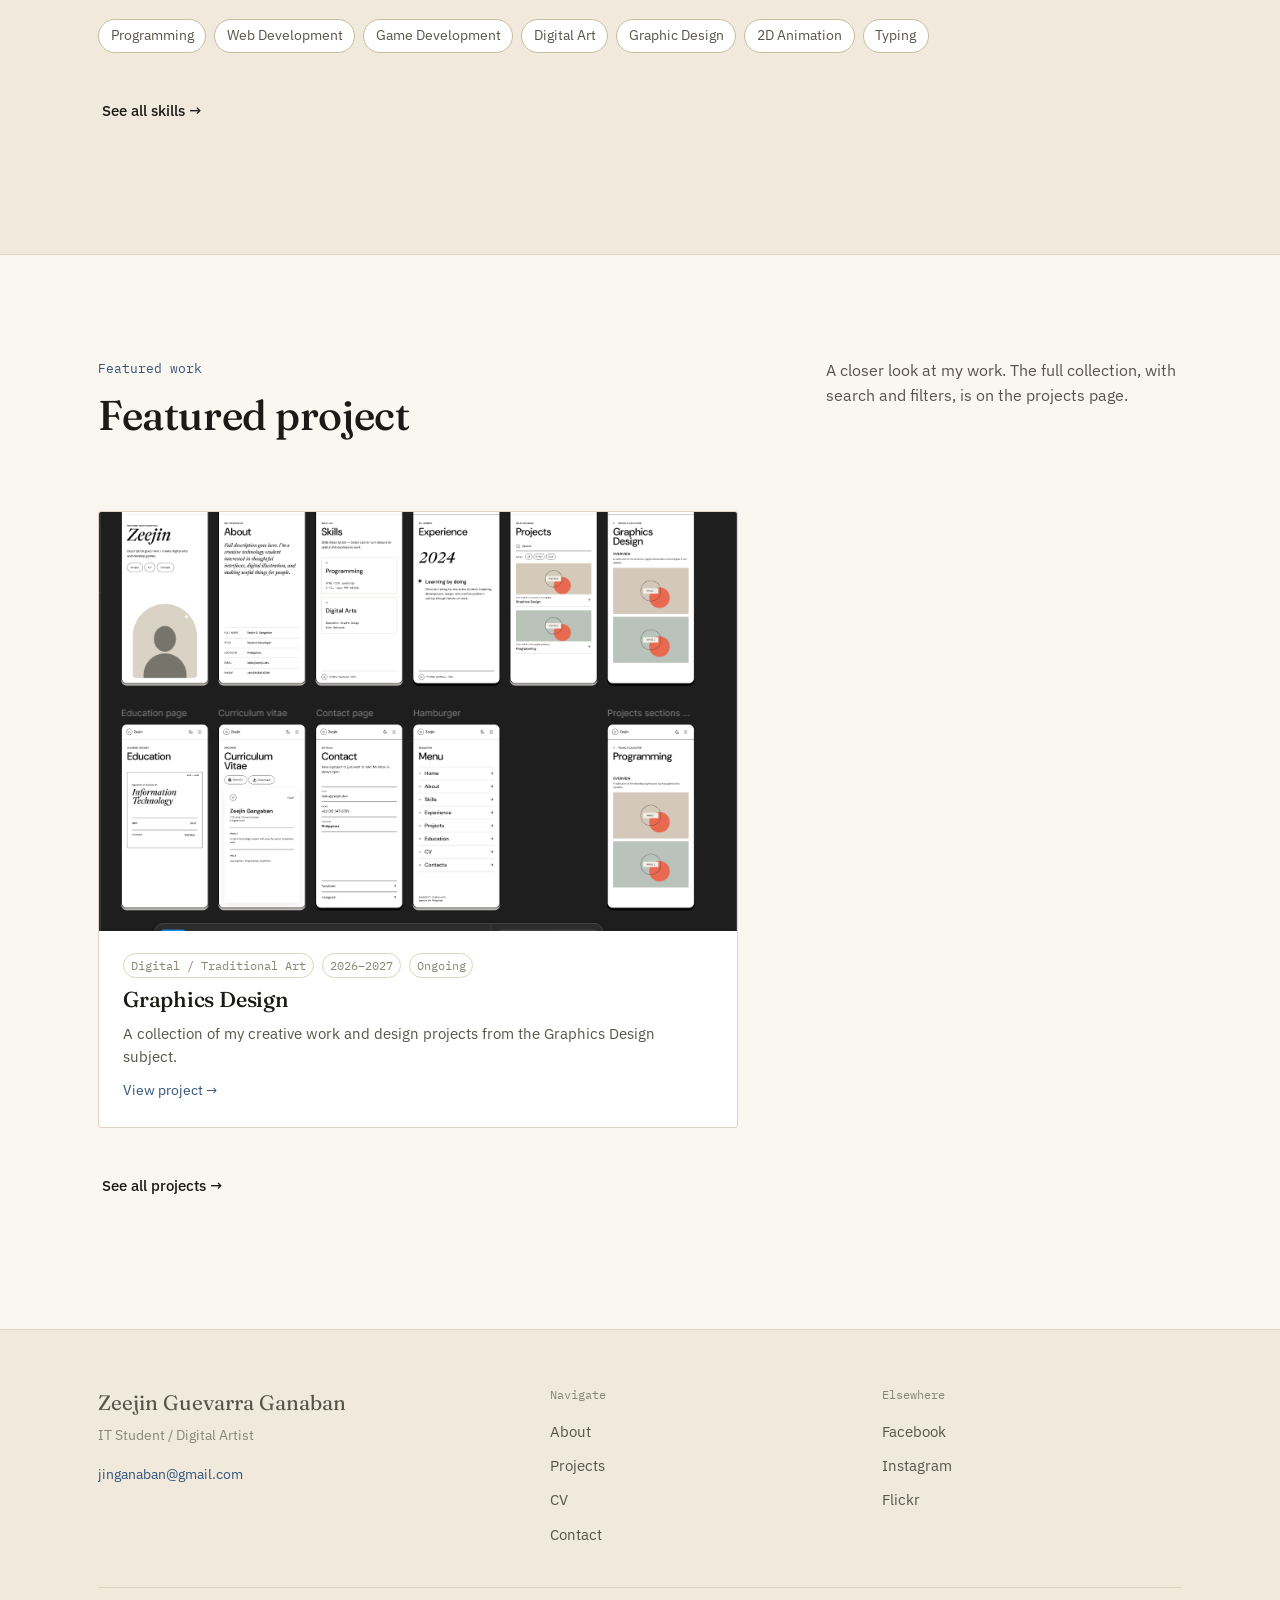
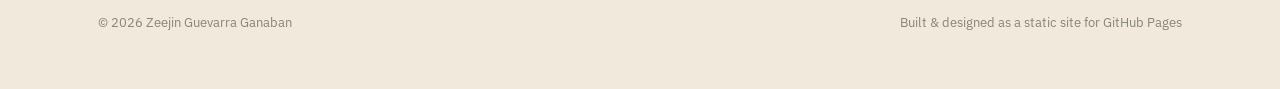
==== commit 6b2ec820: "Update index.html" ====
--- a/index.html
+++ b/index.html
@@ -77,7 +77,7 @@
       </div>
     </div>
 	<div class="hero-photo">
-		<img src="assets/images/profile.jpg" alt="Zeejin Guevarra Ganaban" style="width:100%;height:100%;object-fit:cover;">
+		<img src="assets/images/profile.png" alt="Zeejin Guevarra Ganaban" style="width:100%;height:100%;object-fit:cover;">
 	</div>
   </section>
 
--- a/assets/css/style.css
+++ b/assets/css/style.css
@@ -178,6 +178,7 @@
 }
 .btn:hover { background: var(--ink); color: var(--bg); }
 .btn:active { transform: translateY(1px); }
+.btn:disabled { opacity: .65; cursor: progress; }
 .btn-primary { background: var(--blue); border-color: var(--blue); color: #fff; }
 .btn-primary:hover { background: var(--ink); border-color: var(--ink); color: #fff; }
 .btn-quiet { border-color: transparent; padding-inline: .2em; }
@@ -472,18 +473,93 @@
 .case-aside .tag-list { margin-top: .4rem; }
 
 .gallery-grid {
-  display: grid; gap: 1rem;
-  grid-template-columns: repeat(auto-fill, minmax(220px, 1fr));
-}
+  display: grid; gap: 1.6rem 1.6rem; align-items: start;
+  grid-template-columns: repeat(auto-fill, minmax(200px, 1fr));
+}
+/* A card = square thumbnail + (optional) caption underneath. */
 .gallery-item {
+  display: block; width: 100%; padding: 0; text-align: left;
+  font: inherit; color: var(--ink);
   border: 1px solid var(--line); border-radius: var(--radius);
-  overflow: hidden; background: var(--bg-alt);
-  cursor: pointer; padding: 0;
-  aspect-ratio: 1/1;
-  display: block; width: 100%;
-}
-.gallery-item img { width: 100%; height: 100%; object-fit: cover; transition: transform .35s ease; }
-.gallery-item:hover img { transform: scale(1.05); }
+  overflow: hidden; background: var(--surface);
+  cursor: pointer;
+  transition: border-color .2s ease;
+}
+.gallery-item:hover { border-color: var(--line-strong); }
+.gallery-thumb {
+  position: relative; display: block;
+  aspect-ratio: 1/1; overflow: hidden; background: var(--bg-alt);
+}
+.gallery-thumb img { width: 100%; height: 100%; object-fit: cover; transition: transform .35s ease; }
+.gallery-item:hover .gallery-thumb img { transform: scale(1.05); }
+.gallery-caption {
+  display: block; padding: .65rem .8rem .75rem;
+  border-top: 1px solid var(--line);
+}
+.gallery-caption-title { display: block; font-size: .88rem; font-weight: 500; line-height: 1.3; }
+.gallery-caption-meta {
+  display: flex; align-items: center; gap: .4em; margin-top: .25rem;
+  font-family: var(--font-mono); font-size: .72rem; color: var(--ink-faint);
+}
+.gallery-caption-meta svg { width: 14px; height: 14px; flex-shrink: 0; }
+
+/* Category sections: a heading that spans the whole row, then that category's cards. */
+.gallery-section-head {
+  grid-column: 1 / -1;
+  margin-top: .8rem; padding-bottom: .55rem;
+  border-bottom: 1px solid var(--line);
+}
+.gallery-section-head:first-child { margin-top: 0; }
+.gallery-section-head h3 { margin: 0; font-size: 1.3rem; }
+.gallery-section-head p { margin: .3rem 0 0; font-size: .9rem; }
+
+/* Category filter chips (shown above the gallery when there are 2+ categories). */
+.gallery-filter { display: flex; flex-wrap: wrap; gap: .5rem; margin-bottom: 1.5rem; }
+.gallery-filter[hidden] { display: none; }
+.gallery-chip {
+  font: inherit; font-size: .85rem; padding: .45em 1.05em;
+  border: 1px solid var(--line-strong); border-radius: 100px;
+  background: var(--surface); color: var(--ink-soft); cursor: pointer;
+  transition: background-color .15s ease, color .15s ease, border-color .15s ease;
+}
+.gallery-chip:hover { border-color: var(--blue); color: var(--ink); }
+.gallery-chip.is-active { background: var(--ink); border-color: var(--ink); color: var(--bg); }
+
+/* Folders: stacked-paper edge + a "Folder" badge, so they never read as a single image. */
+.gallery-item.is-folder {
+  border-color: var(--line-strong);
+  box-shadow:
+    6px 6px 0 -1px var(--surface), 6px 6px 0 0 var(--line-strong),
+    12px 12px 0 -1px var(--surface), 12px 12px 0 0 var(--line-strong);
+}
+.gallery-badge {
+  position: absolute; top: .6rem; left: .6rem;
+  display: inline-flex; align-items: center; gap: .4em;
+  padding: .3em .75em .3em .6em; border-radius: 100px;
+  background: rgba(10, 9, 7, .88); color: #F3EFE6;
+  font-family: var(--font-mono); font-size: .72rem;
+}
+.gallery-badge svg { width: 14px; height: 14px; }
+
+/* Bar shown above the grid while a folder is open. */
+.gallery-folder-bar {
+  display: flex; flex-wrap: wrap; align-items: center; gap: .8rem 1.2rem;
+  margin-bottom: 1.4rem; padding-bottom: 1rem; border-bottom: 1px solid var(--line);
+}
+.gallery-folder-bar[hidden] { display: none; }
+.gallery-folder-bar { scroll-margin-top: 6rem; } /* keep it clear of the sticky header when scrolled into view */
+.gallery-back {
+  font: inherit; font-size: .85rem; padding: .5em 1em;
+  border: 1px solid var(--line-strong); border-radius: 100px;
+  background: var(--surface); color: var(--ink); cursor: pointer;
+  transition: background-color .15s ease, color .15s ease;
+}
+.gallery-back:hover { background: var(--ink); color: var(--bg); }
+.gallery-folder-heading { flex: 1 1 220px; min-width: 0; }
+.gallery-folder-heading h3 { margin: 0; font-size: 1.2rem; }
+.gallery-folder-heading p { margin: .25rem 0 0; font-size: .9rem; }
+.gallery-folder-heading p:empty { display: none; }
+.gallery-folder-count { font-family: var(--font-mono); font-size: .75rem; color: var(--ink-faint); }
 
 /* ---------- Media toggle (All Images / All Videos) ---------- */
 .media-head {
@@ -543,7 +619,7 @@
 }
 .lightbox.is-open { display: flex; }
 .lightbox img { max-width: min(90vw, 1100px); max-height: 82vh; border-radius: 2px; display: block; }
-.lightbox-caption { color: #EDE7D8; text-align: center; margin-top: 1rem; font-size: .9rem; }
+.lightbox-caption { color: #EDE7D8; text-align: center; margin-top: 1rem; font-size: .9rem; max-width: none; } /* max-width: none — the global <p> width cap made this box narrower than the image, so the text looked off-center */
 .lightbox-media { position: relative; display: inline-block; max-width: 100%; z-index: 1; }
 .lightbox-info {
   position: absolute; top: .7rem; left: .7rem;
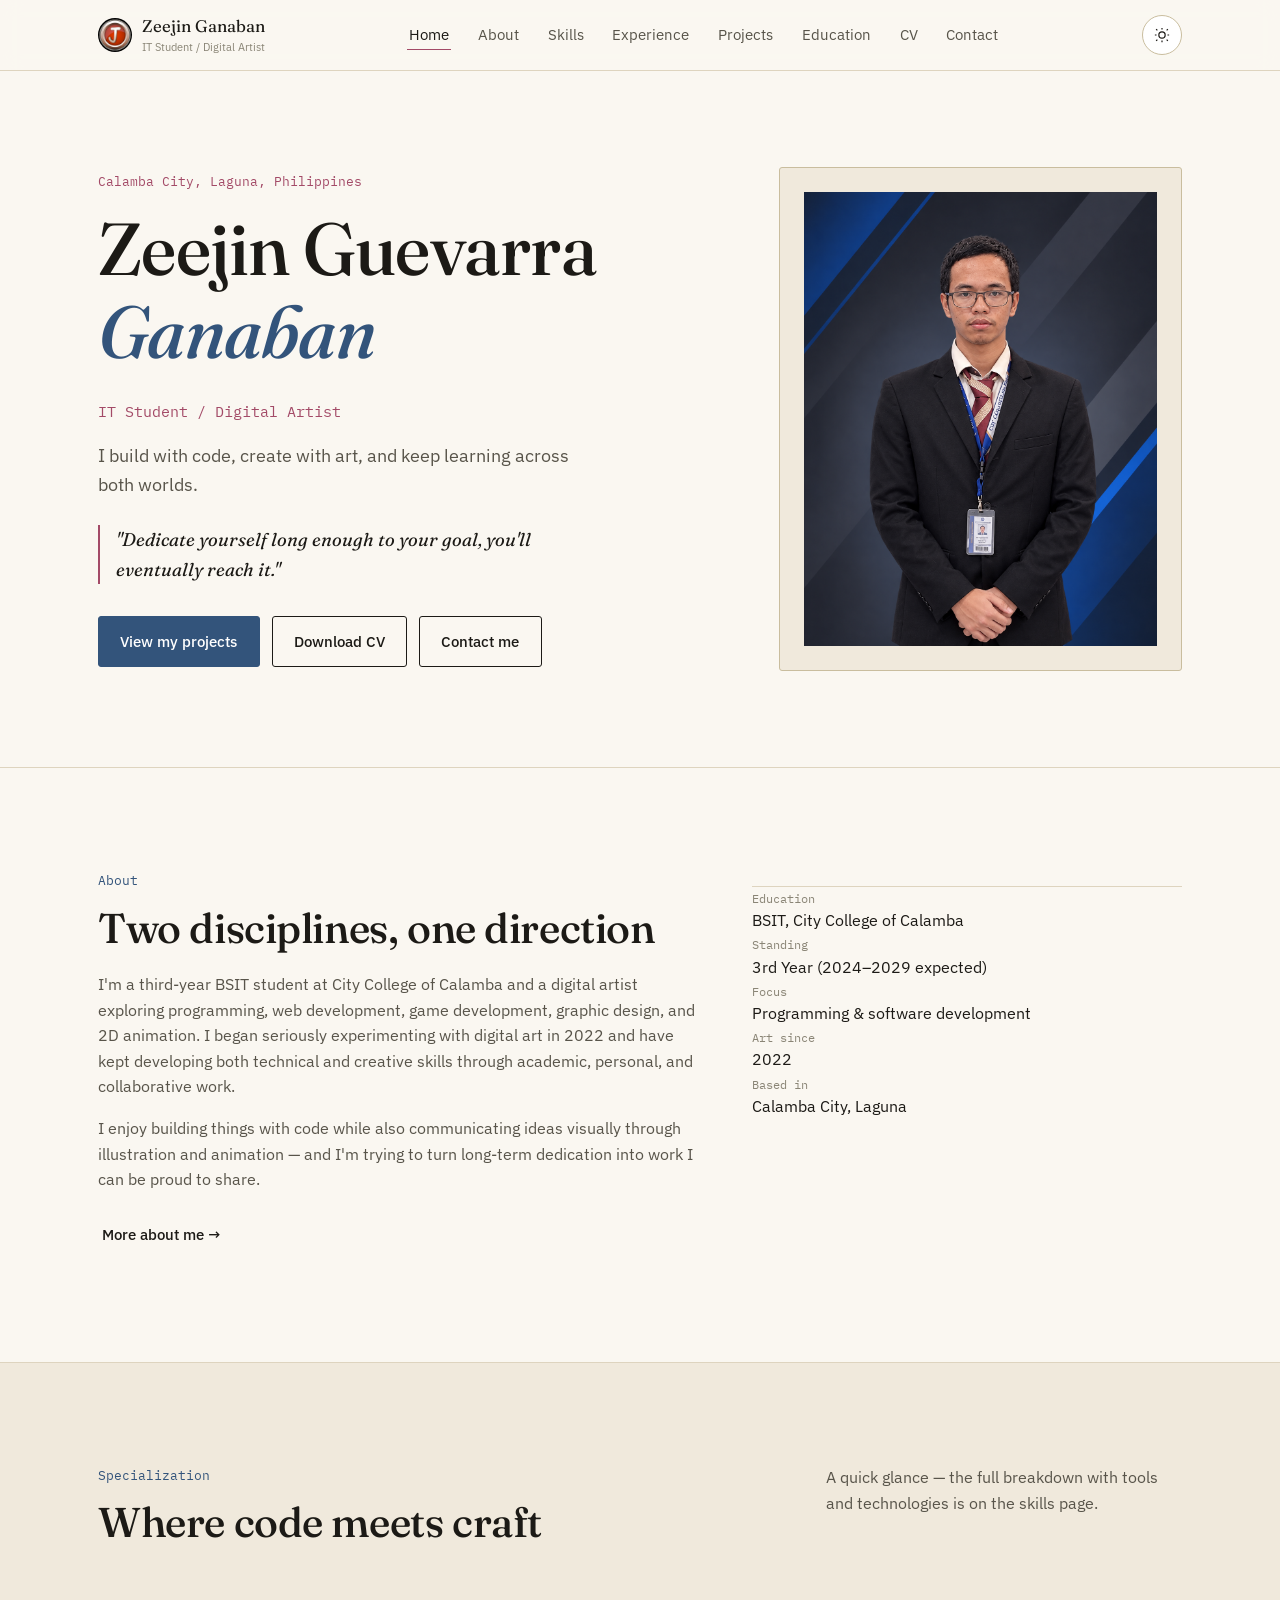
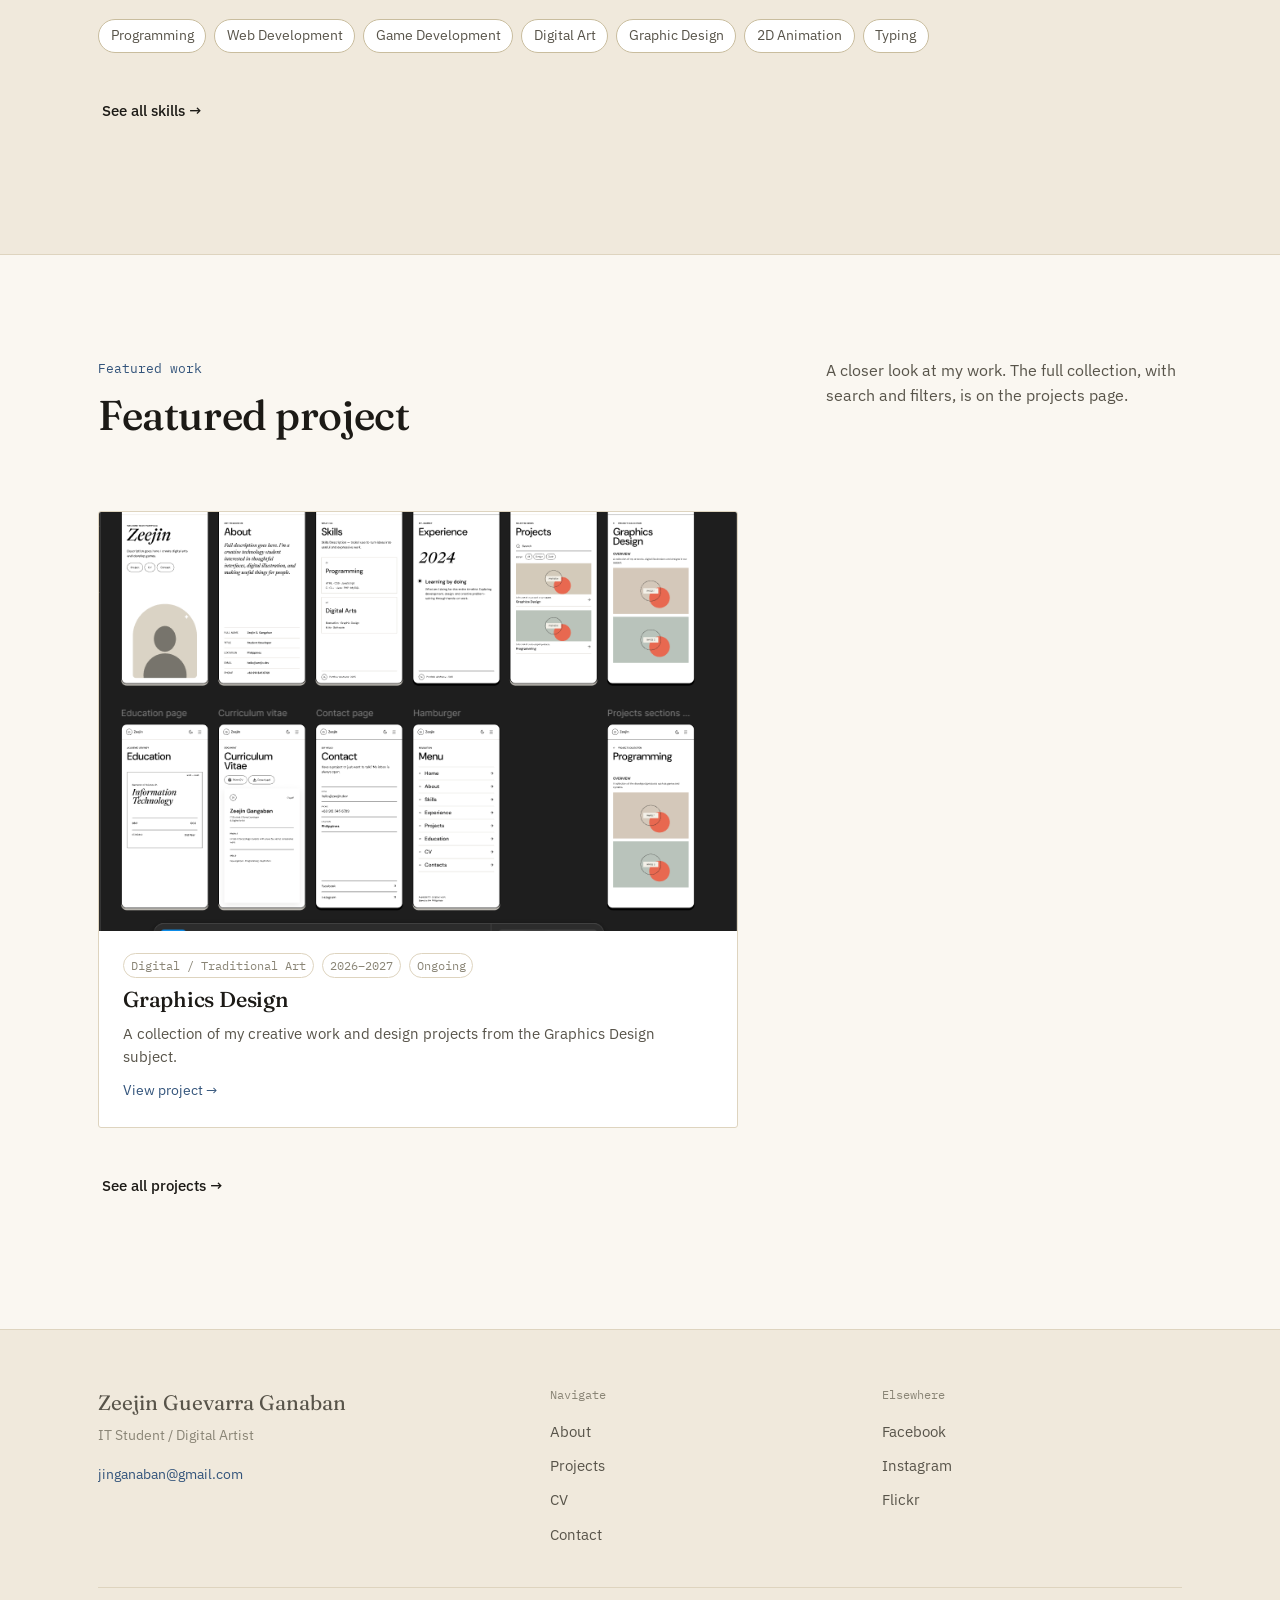
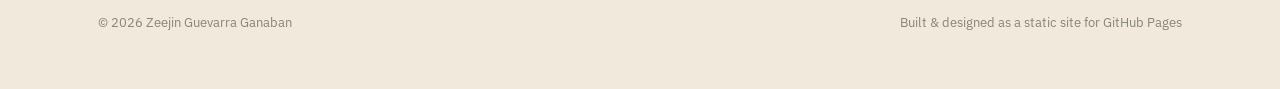
==== commit 364cfc07: "Update index.html" ====
--- a/index.html
+++ b/index.html
@@ -3,6 +3,7 @@
 <head>
 <meta charset="UTF-8">
 <meta name="viewport" content="width=device-width, initial-scale=1, viewport-fit=cover">
+<meta name="google-site-verification" content="iynzW2L5hZIbhTgi_yaoT4-MDDFm6JWb7ivW1ZarZ78" />
 <title>Zeejin Ganaban | IT Student / Digital Artist</title>
 <meta name="description" content="Portfolio of Zeejin Guevarra Ganaban — a BSIT student in Calamba City, Laguna building software and creating digital art and animation.">
 <link rel="canonical" href="https://REPLACE-WITH-USERNAME.github.io/REPLACE-WITH-REPO/">
--- a/assets/css/style.css
+++ b/assets/css/style.css
@@ -709,7 +709,7 @@
   pointer-events: none;
 }
 .video-gallery-play svg { width: 16px; height: 16px; margin-left: 2px; }
-.video-lightbox img { display: none; }
+.lightbox-gif[hidden] { display: none; } /* (the generic .lightbox img rule would otherwise override [hidden]) */
 .video-lightbox video { max-width: min(90vw, 900px); max-height: 82vh; border-radius: 2px; background: #000; }
 
 .project-empty-note {
@@ -801,15 +801,15 @@
 
 /* ---------- Reveal-on-scroll (single orchestrated pass) ---------- */
 .reveal { opacity: 1; }
-[data-reveal] {
-  opacity: 0; transform: translateY(14px);
-  transition: opacity .6s ease, transform .6s ease;
-}
-[data-reveal].is-visible { opacity: 1; transform: translateY(0); }
+/* Visible by default. Only sections JS has marked as "pending" (below the
+   fold) start faded out, and no transform is left behind once revealed. */
+[data-reveal] { transition: opacity .6s ease, transform .6s ease; }
+[data-reveal].reveal-pending { opacity: 0; transform: translateY(14px); }
+[data-reveal].is-visible { opacity: 1; transform: none; }
 @media (prefers-reduced-motion: reduce) {
-  [data-reveal] { opacity: 1; transform: none; }
+  [data-reveal], [data-reveal].reveal-pending { opacity: 1; transform: none; transition: none; }
 }
 
 /* ---------- Misc ---------- */
 .eyebrow-mono { font-family: var(--font-mono); font-size: .78rem; color: var(--ink-faint); }
-.text-max { max-width: 68ch; }
+.text-max { max-width: 68ch; }
